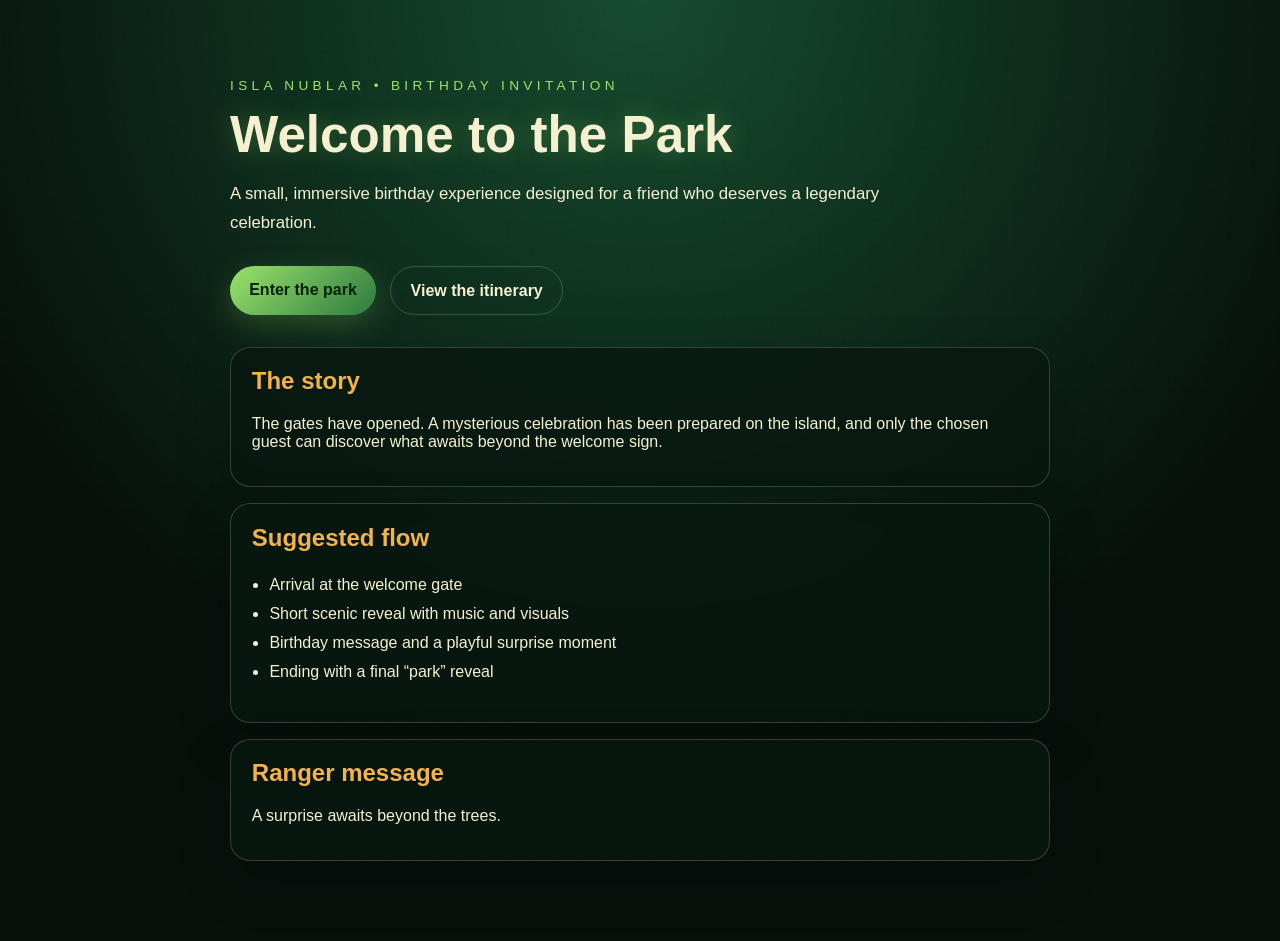
==== index.html @ 99d46aca "first commit" ====
<!DOCTYPE html>
<html lang="en">
  <head>
    <meta charset="UTF-8" />
    <meta name="viewport" content="width=device-width, initial-scale=1.0" />
    <title>Isla Nublar Birthday</title>
    <meta
      name="description"
      content="A Jurassic Park-inspired birthday experience for a special friend."
    />
    <link rel="stylesheet" href="styles.css" />
  </head>
  <body>
    <div class="background" aria-hidden="true"></div>

    <main class="hero">
      <p class="eyebrow">Isla Nublar • Birthday Invitation</p>
      <h1>Welcome to the Park</h1>
      <p class="lead">
        A small, immersive birthday experience designed for a friend who deserves a
        legendary celebration.
      </p>

      <div class="cta-row">
        <a class="btn primary" href="#story">Enter the park</a>
        <a class="btn secondary" href="#plan">View the itinerary</a>
      </div>

      <section id="story" class="card">
        <h2>The story</h2>
        <p>
          The gates have opened. A mysterious celebration has been prepared on the island,
          and only the chosen guest can discover what awaits beyond the welcome sign.
        </p>
      </section>

      <section id="plan" class="card">
        <h2>Suggested flow</h2>
        <ul>
          <li>Arrival at the welcome gate</li>
          <li>Short scenic reveal with music and visuals</li>
          <li>Birthday message and a playful surprise moment</li>
          <li>Ending with a final “park” reveal</li>
        </ul>
      </section>

      <section class="card">
        <h2>Ranger message</h2>
        <p id="ranger-message">The island is ready.</p>
      </section>
    </main>

    <script src="script.js"></script>
  </body>
</html>
---- styles.css ----
:root {
  color-scheme: dark;
  --bg: #07110c;
  --panel: rgba(8, 24, 17, 0.82);
  --text: #f5f1d0;
  --accent: #9be36a;
  --accent-2: #f3b24a;
  --border: rgba(255, 255, 255, 0.18);
}

* {
  box-sizing: border-box;
}

body {
  margin: 0;
  min-height: 100vh;
  font-family: "Segoe UI", Tahoma, Geneva, Verdana, sans-serif;
  color: var(--text);
  background: radial-gradient(circle at top, #164b2f 0%, var(--bg) 65%);
  overflow-x: hidden;
}

.background {
  position: fixed;
  inset: 0;
  pointer-events: none;
  background-image:
    linear-gradient(rgba(255,255,255,0.04) 1px, transparent 1px),
    linear-gradient(90deg, rgba(255,255,255,0.04) 1px, transparent 1px);
  background-size: 24px 24px;
  opacity: 0.25;
}

.hero {
  position: relative;
  z-index: 1;
  max-width: 860px;
  margin: 0 auto;
  padding: 4rem 1.25rem 5rem;
}

.eyebrow {
  letter-spacing: 0.32em;
  text-transform: uppercase;
  font-size: 0.85rem;
  color: var(--accent);
  margin-bottom: 0.75rem;
}

h1 {
  font-size: clamp(2.2rem, 4vw, 3.8rem);
  margin: 0 0 1rem;
  text-shadow: 0 0 25px rgba(155, 227, 106, 0.3);
}

.lead {
  font-size: 1.05rem;
  line-height: 1.7;
  max-width: 680px;
  margin-bottom: 1.8rem;
}

.cta-row {
  display: flex;
  flex-wrap: wrap;
  gap: 0.9rem;
  margin-bottom: 2rem;
}

.btn {
  display: inline-block;
  text-decoration: none;
  padding: 0.9rem 1.2rem;
  border-radius: 999px;
  font-weight: 700;
  transition: transform 180ms ease, box-shadow 180ms ease;
}

.btn:hover {
  transform: translateY(-2px);
}

.btn.primary {
  background: linear-gradient(135deg, var(--accent), #2d7a41);
  color: #03210d;
  box-shadow: 0 10px 30px rgba(155, 227, 106, 0.22);
}

.btn.secondary {
  background: transparent;
  color: var(--text);
  border: 1px solid var(--border);
}

.card {
  margin-top: 1rem;
  padding: 1.2rem 1.3rem;
  border-radius: 20px;
  background: var(--panel);
  border: 1px solid var(--border);
  backdrop-filter: blur(10px);
  box-shadow: 0 20px 50px rgba(0, 0, 0, 0.26);
}

.card h2 {
  margin-top: 0;
  color: var(--accent-2);
}

ul {
  padding-left: 1.1rem;
  line-height: 1.8;
}

@media (max-width: 640px) {
  .hero {
    padding-top: 2.5rem;
  }

  .cta-row {
    flex-direction: column;
  }
}
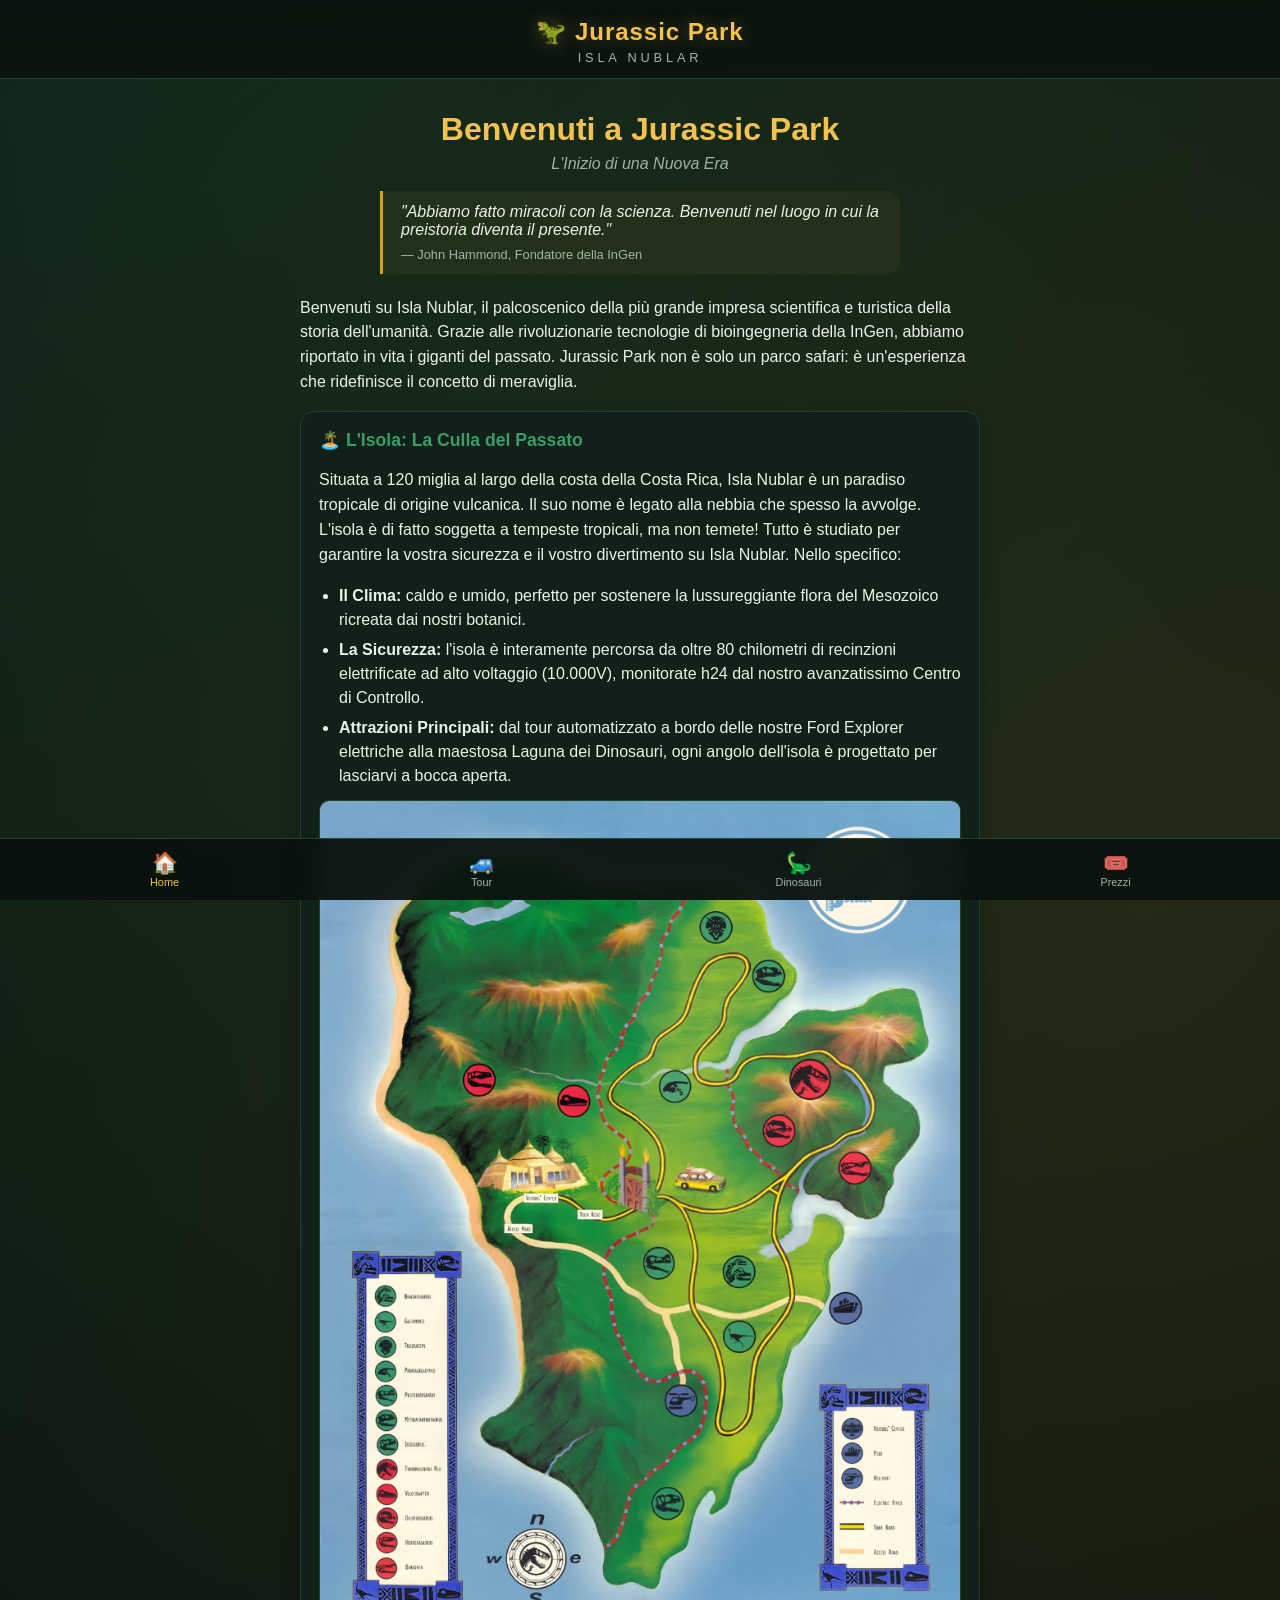
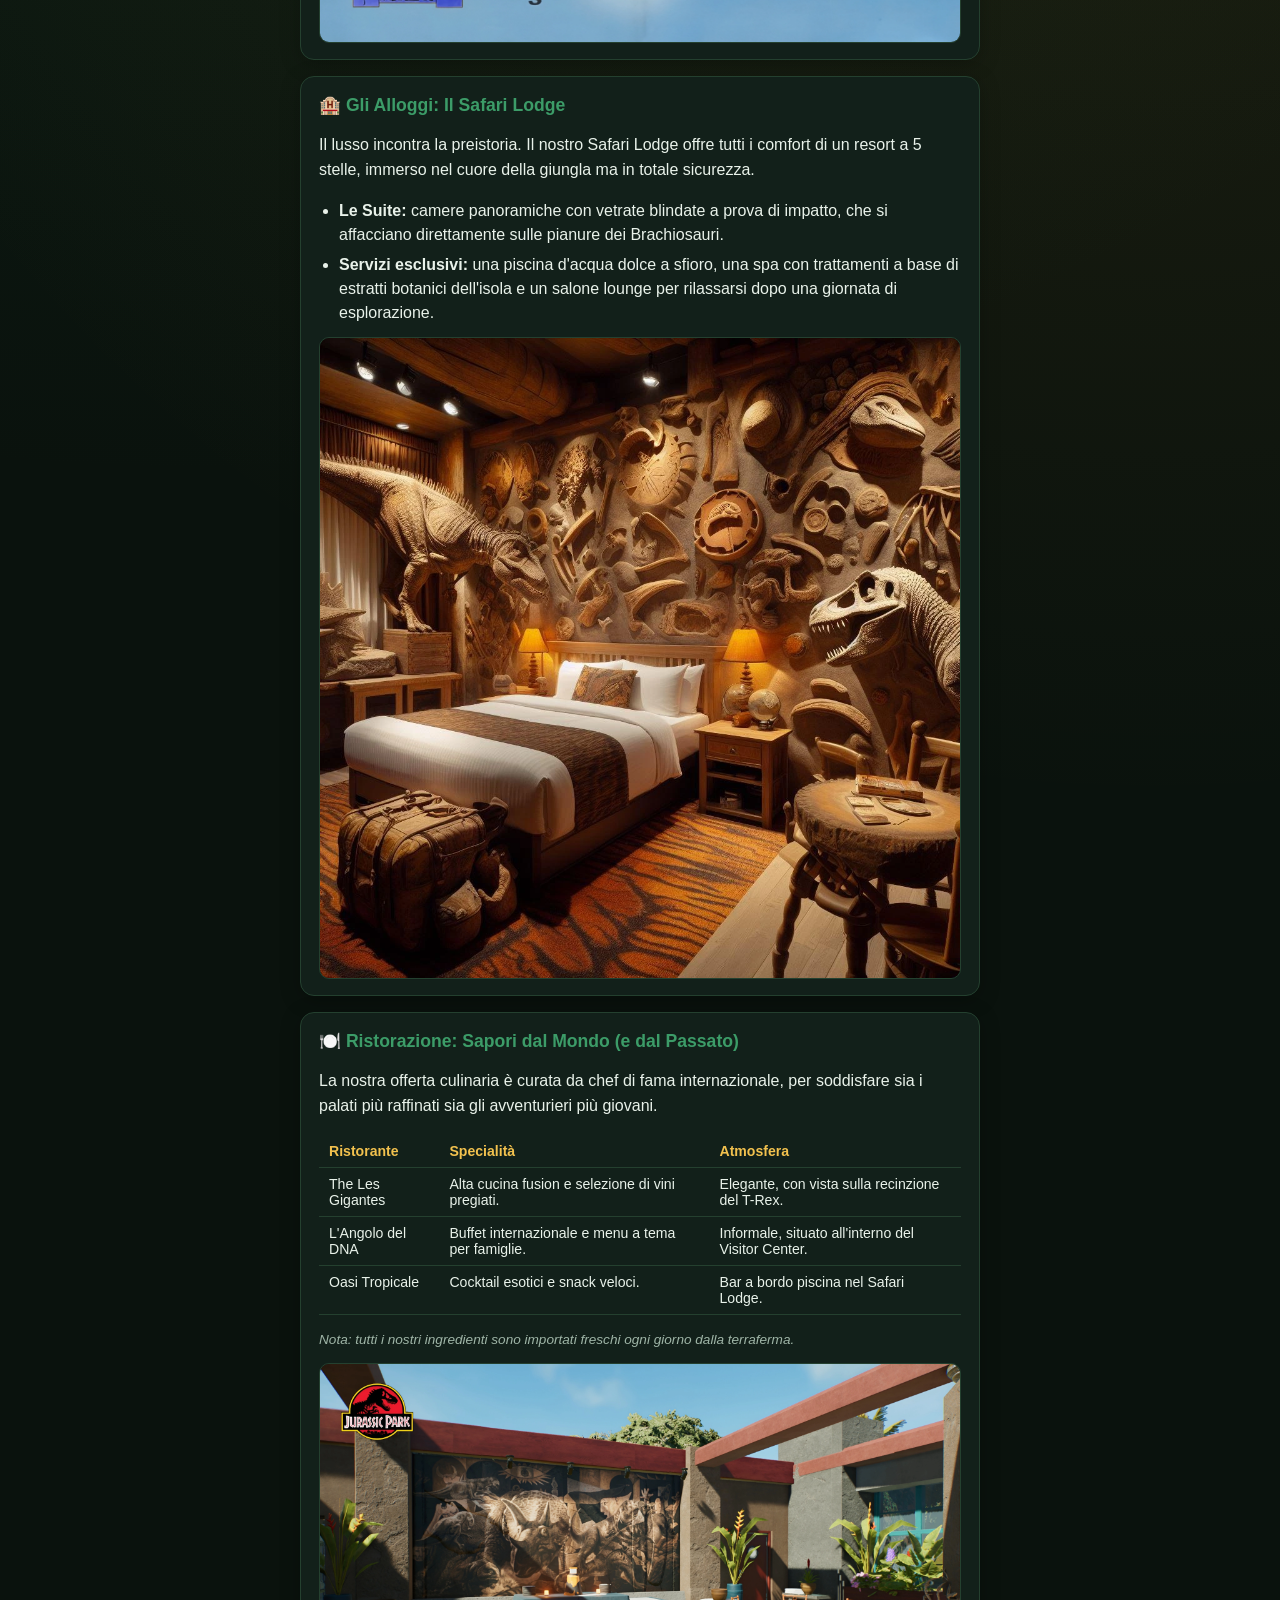
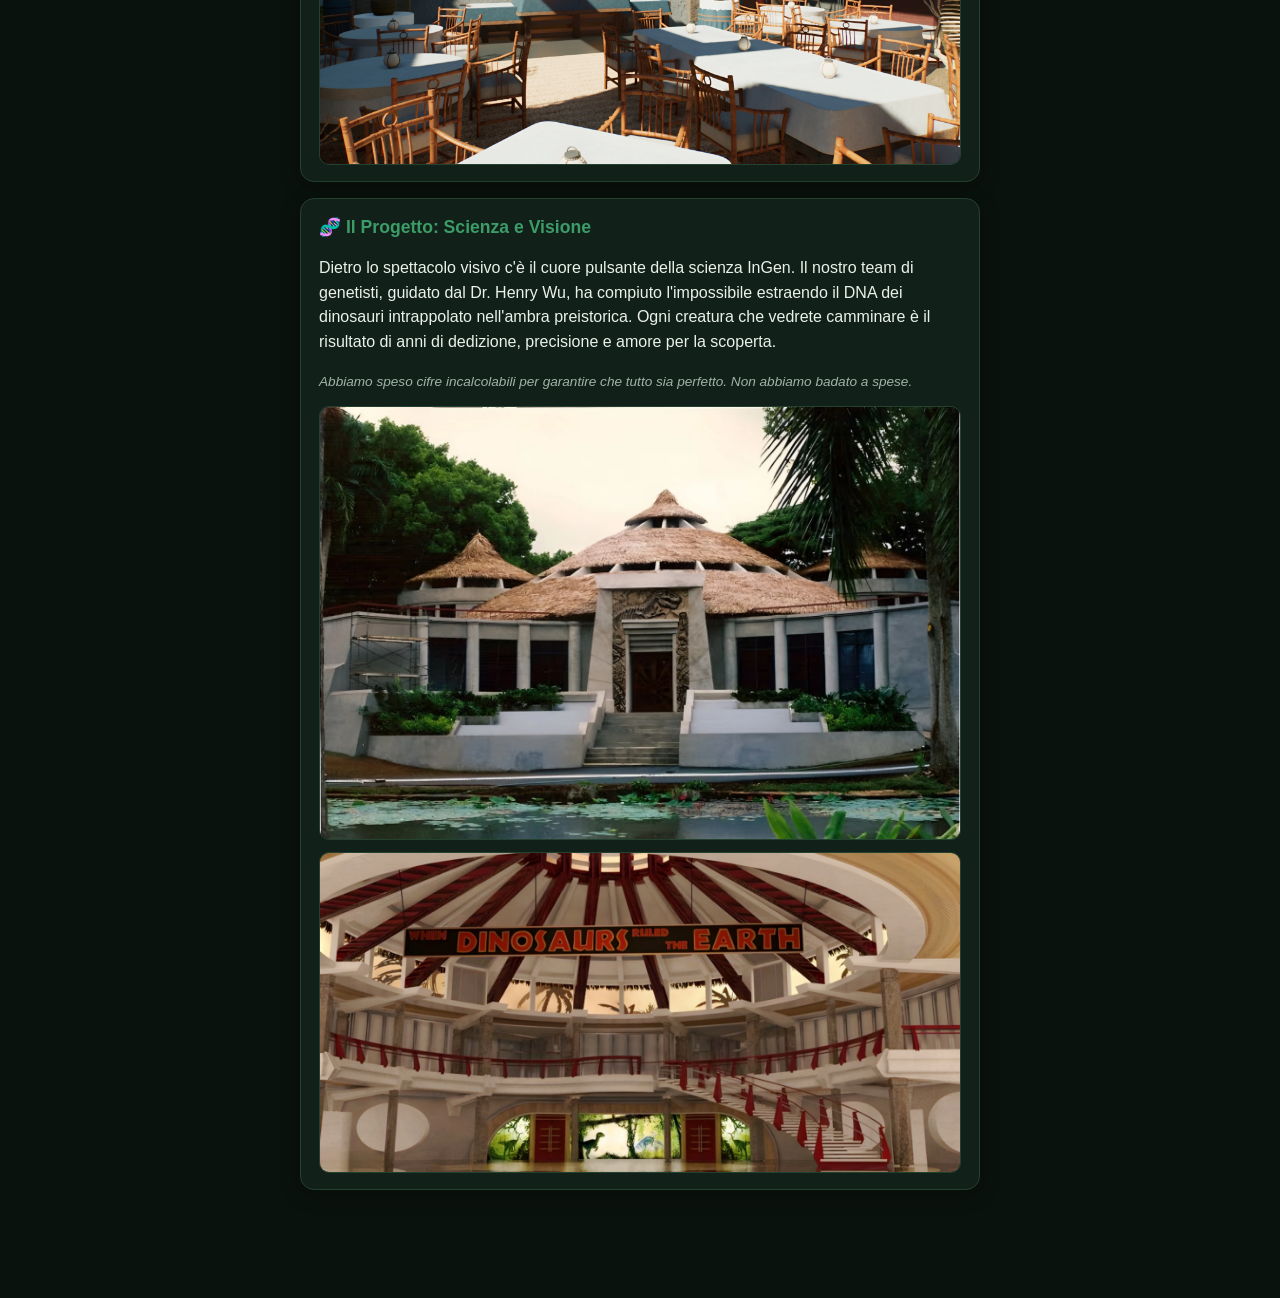
==== commit 7f49d331: "first test of site" ====
--- a/index.html
+++ b/index.html
@@ -1,55 +1,331 @@
 <!DOCTYPE html>
-<html lang="en">
-  <head>
-    <meta charset="UTF-8" />
-    <meta name="viewport" content="width=device-width, initial-scale=1.0" />
-    <title>Isla Nublar Birthday</title>
-    <meta
-      name="description"
-      content="A Jurassic Park-inspired birthday experience for a special friend."
-    />
-    <link rel="stylesheet" href="styles.css" />
-  </head>
-  <body>
-    <div class="background" aria-hidden="true"></div>
-
-    <main class="hero">
-      <p class="eyebrow">Isla Nublar • Birthday Invitation</p>
-      <h1>Welcome to the Park</h1>
-      <p class="lead">
-        A small, immersive birthday experience designed for a friend who deserves a
-        legendary celebration.
-      </p>
-
-      <div class="cta-row">
-        <a class="btn primary" href="#story">Enter the park</a>
-        <a class="btn secondary" href="#plan">View the itinerary</a>
-      </div>
-
-      <section id="story" class="card">
-        <h2>The story</h2>
-        <p>
-          The gates have opened. A mysterious celebration has been prepared on the island,
-          and only the chosen guest can discover what awaits beyond the welcome sign.
-        </p>
-      </section>
-
-      <section id="plan" class="card">
-        <h2>Suggested flow</h2>
+<html lang="it">
+<head>
+<meta charset="UTF-8">
+<meta name="viewport" content="width=device-width, initial-scale=1.0">
+<title>Jurassic Park — Isla Nublar</title>
+<link rel="stylesheet" href="styles.css">
+</head>
+<body>
+
+<header class="topbar">
+  <h1>🦖 Jurassic Park</h1>
+  <p class="subtitle">Isla Nublar</p>
+</header>
+
+<main>
+
+  <!-- HOME -->
+  <section id="home" class="page">
+
+    <div class="hero">
+      <h2>Benvenuti a Jurassic Park</h2>
+      <p class="tagline">L'Inizio di una Nuova Era</p>
+      <blockquote>
+        "Abbiamo fatto miracoli con la scienza. Benvenuti nel luogo in cui la preistoria diventa il presente."
+        <cite>— John Hammond, Fondatore della InGen</cite>
+      </blockquote>
+    </div>
+
+    <p>Benvenuti su Isla Nublar, il palcoscenico della più grande impresa scientifica e turistica della storia dell'umanità. Grazie alle rivoluzionarie tecnologie di bioingegneria della InGen, abbiamo riportato in vita i giganti del passato. Jurassic Park non è solo un parco safari: è un'esperienza che ridefinisce il concetto di meraviglia.</p>
+
+    <article class="card">
+      <h3>🏝️ L'Isola: La Culla del Passato</h3>
+      <p>Situata a 120 miglia al largo della costa della Costa Rica, Isla Nublar è un paradiso tropicale di origine vulcanica. Il suo nome è legato alla nebbia che spesso la avvolge. L'isola è di fatto soggetta a tempeste tropicali, ma non temete! Tutto è studiato per garantire la vostra sicurezza e il vostro divertimento su Isla Nublar. Nello specifico:</p>
+      <ul>
+        <li><strong>Il Clima:</strong> caldo e umido, perfetto per sostenere la lussureggiante flora del Mesozoico ricreata dai nostri botanici.</li>
+        <li><strong>La Sicurezza:</strong> l'isola è interamente percorsa da oltre 80 chilometri di recinzioni elettrificate ad alto voltaggio (10.000V), monitorate h24 dal nostro avanzatissimo Centro di Controllo.</li>
+        <li><strong>Attrazioni Principali:</strong> dal tour automatizzato a bordo delle nostre Ford Explorer elettriche alla maestosa Laguna dei Dinosauri, ogni angolo dell'isola è progettato per lasciarvi a bocca aperta.</li>
+      </ul>
+      <img src="assets/MAPPA.webp" alt="Mappa di Isla Nublar" loading="lazy">
+    </article>
+
+    <article class="card">
+      <h3>🏨 Gli Alloggi: Il Safari Lodge</h3>
+      <p>Il lusso incontra la preistoria. Il nostro Safari Lodge offre tutti i comfort di un resort a 5 stelle, immerso nel cuore della giungla ma in totale sicurezza.</p>
+      <ul>
+        <li><strong>Le Suite:</strong> camere panoramiche con vetrate blindate a prova di impatto, che si affacciano direttamente sulle pianure dei Brachiosauri.</li>
+        <li><strong>Servizi esclusivi:</strong> una piscina d'acqua dolce a sfioro, una spa con trattamenti a base di estratti botanici dell'isola e un salone lounge per rilassarsi dopo una giornata di esplorazione.</li>
+      </ul>
+      <img src="assets/BEDROOM.webp" alt="Suite del Safari Lodge" loading="lazy">
+    </article>
+
+    <article class="card">
+      <h3>🍽️ Ristorazione: Sapori dal Mondo (e dal Passato)</h3>
+      <p>La nostra offerta culinaria è curata da chef di fama internazionale, per soddisfare sia i palati più raffinati sia gli avventurieri più giovani.</p>
+      <div class="table-wrap">
+        <table>
+          <thead>
+            <tr><th>Ristorante</th><th>Specialità</th><th>Atmosfera</th></tr>
+          </thead>
+          <tbody>
+            <tr>
+              <td>The Les Gigantes</td>
+              <td>Alta cucina fusion e selezione di vini pregiati.</td>
+              <td>Elegante, con vista sulla recinzione del T-Rex.</td>
+            </tr>
+            <tr>
+              <td>L'Angolo del DNA</td>
+              <td>Buffet internazionale e menu a tema per famiglie.</td>
+              <td>Informale, situato all'interno del Visitor Center.</td>
+            </tr>
+            <tr>
+              <td>Oasi Tropicale</td>
+              <td>Cocktail esotici e snack veloci.</td>
+              <td>Bar a bordo piscina nel Safari Lodge.</td>
+            </tr>
+          </tbody>
+        </table>
+      </div>
+      <p class="note">Nota: tutti i nostri ingredienti sono importati freschi ogni giorno dalla terraferma.</p>
+      <img src="assets/RISTORANTE.webp" alt="Ristorante del parco" loading="lazy">
+    </article>
+
+    <article class="card">
+      <h3>🧬 Il Progetto: Scienza e Visione</h3>
+      <p>Dietro lo spettacolo visivo c'è il cuore pulsante della scienza InGen. Il nostro team di genetisti, guidato dal Dr. Henry Wu, ha compiuto l'impossibile estraendo il DNA dei dinosauri intrappolato nell'ambra preistorica. Ogni creatura che vedrete camminare è il risultato di anni di dedizione, precisione e amore per la scoperta.</p>
+      <p class="note">Abbiamo speso cifre incalcolabili per garantire che tutto sia perfetto. Non abbiamo badato a spese.</p>
+      <img src="assets/CENTRO VIS.webp" alt="Centro Visitatori" loading="lazy">
+      <img src="assets/INTERNO CENTRO VIS.webp" alt="Interno del Centro Visitatori" loading="lazy">
+    </article>
+
+  </section>
+
+  <!-- TOUR -->
+  <section id="tour" class="page">
+
+    <div class="hero">
+      <h2>Esplora Isla Nublar</h2>
+      <p class="tagline">I Nostri Safari Esclusivi</p>
+    </div>
+
+    <p>Al Jurassic Park l'avventura ha molte forme. Abbiamo progettato tre percorsi unici per permettervi di osservare i dinosauri nei loro habitat naturali, offrendo punti di vista ravvicinati e spettacolari, sempre all'insegna della massima sicurezza.</p>
+
+    <article class="card">
+      <h3>🚙 1. Il Main Tour: Il Safari in Jeep Automatizzato</h3>
+      <p>Il classico e intramontabile tour del parco. Salite a bordo delle nostre iconiche Ford Explorer elettriche, guidate da un sistema computerizzato centrale su rotaia elettrificata. Nessun conducente, nessuna distrazione: solo voi e la preistoria.</p>
+      <ul>
+        <li><strong>L'Esperienza:</strong> il veicolo vi guiderà attraverso i massicci cancelli di pietra e vi accompagnerà lungo un percorso di oltre 30 chilometri, attraversando i recinti dei grandi erbivori e dei super-predatori.</li>
+        <li><strong>Audio-Guida di Bordo:</strong> ogni vettura è dotata di display interattivi e di una guida vocale (narrata dal celebre Richard Kiley) che vi spiegherà la fauna circostante in tempo reale.</li>
+        <li><strong>Incontri Principali:</strong> il branco di Dilofosauri nella foresta primaria, le maestose pianure del Triceratopo, il paddock principale del leggendario Tyrannosaurus Rex.</li>
+      </ul>
+      <p class="note">⚠️ Nota di Sicurezza: le vetture sono dotate di vetri in plexiglass rinforzato. Si prega di rimanere sempre all'interno del veicolo e di non spegnere le luci di cortesia.</p>
+    </article>
+
+    <article class="card">
+      <h3>🚤 2. Il Jungle River Cruise: Il Safari Fluviale</h3>
+      <p>Per chi cerca un approccio più selvaggio e primordiale, il safari sul fiume offre una prospettiva completamente diversa, navigando nel cuore profondo della giungla di Isla Nublar.</p>
+      <ul>
+        <li><strong>L'Esperienza:</strong> a bordo di imbarcazioni a propulsione silenziosa da 24 posti, scivolerete lungo le acque del Fiume Dilofosauro. Il silenzio del motore permette di avvicinarsi agli animali senza disturbarli, osservandoli mentre si abbeverano sulle rive.</li>
+        <li><strong>L'Ambiente:</strong> il fiume taglia canyon rocciosi e zone di fitta vegetazione tropicale, dove i dinosauri si sentono liberi di muoversi senza barriere visibili.</li>
+        <li><strong>Incontri Principali:</strong> i giganteschi Brachiosauri che si nutrono dalle cime degli alberi sopra il fiume, gruppi di Stegosauri lungo le sponde fangose.</li>
+      </ul>
+      <p class="note">Nota: il percorso costeggia l'area della Voliera, offrendo uno sguardo dal basso.</p>
+      <img src="assets/RIVER.webp" alt="Jungle River Cruise" loading="lazy">
+    </article>
+
+    <article class="card">
+      <h3>🦅 3. L'Aviary Tour: Il Safari nella Voliera dei Pterosauri</h3>
+      <p>Un'esperienza mozzafiato dedicata ai dominatori dei cieli del Mesozoico. La nostra Voliera è una gigantesca struttura a cupola geodetica in rete d'acciaio, che ricrea un microclima montano e nebbioso.</p>
+      <ul>
+        <li><strong>L'Esperienza:</strong> camminerete su una serie di passerelle sospese e trasparenti ad alta quota, per osservare i rettili volanti nel loro elemento naturale: l'aria.</li>
+        <li><strong>L'Ambiente:</strong> una fitta nebbia artificiale e cascate scoscese ricreano l'ambiente perfetto per la nidificazione sulle pareti rocciose all'interno della cupola.</li>
+        <li><strong>Incontri Principali:</strong> i maestosi Pteranodonti con la loro impressionante apertura alare mentre planano a pochi metri dalle passerelle, i piccoli dei rettili volanti nei loro nidi artificiali aggrappati alle rocce.</li>
+      </ul>
+      <img src="assets/VOLIERA.webp" alt="Voliera dei Pterosauri" loading="lazy">
+    </article>
+
+  </section>
+
+  <!-- DINOSAURI -->
+  <section id="dinosauri" class="page">
+
+    <div class="hero">
+      <h2>Guida ai Dinosauri</h2>
+      <p class="tagline">Chi Incontrerai su Isla Nublar</p>
+    </div>
+
+    <details class="card group group-green" open>
+      <summary>🌿 I Giganti Erbivori</summary>
+      <div class="species">
+        <h4>Apatosauro</h4>
+        <p><strong>Dieta:</strong> erbivoro (fogliame alto) · <strong>Dove trovarlo:</strong> Laguna dei Giganti e zone umide</p>
+        <p>Grande dinosauro sauropode vissuto nel Giurassico superiore (circa 152 milioni di anni fa). Famoso per il collo e la coda lunghi, misura in media 21-23 metri e pesa tra 16 e 35 tonnellate. È il gigante gentile del parco.</p>
+      </div>
+      <div class="species">
+        <h4>Triceratopo</h4>
+        <p><strong>Dieta:</strong> erbivoro (arbusti e radici) · <strong>Dove trovarlo:</strong> praterie a nord</p>
+        <p>Vissuto nel Cretaceo superiore (68-66 milioni di anni fa) nell'attuale Nord America. Riconoscibile per l'enorme cranio, un pesante collare osseo e tre corna: pesa fino a 10-12 tonnellate ed è lungo fino a 9 metri. Nota per i visitatori: rimanere all'interno dei veicoli durante il safari, i triceratopi tendono a caricare se si sentono minacciati.</p>
+      </div>
+      <div class="species">
+        <h4>Stegosauro</h4>
+        <p><strong>Dieta:</strong> erbivoro (felci e piante basse) · <strong>Dove trovarlo:</strong> pineta</p>
+        <p>Vissuto nel Giurassico superiore (150 milioni di anni fa) in Nord America. Raggiunge i 7-9 metri di lunghezza, 4 metri di altezza e un peso di 5-7 tonnellate. Caratterizzato da 17 ampie placche ossee sul dorso e da una coda dotata di lunghe punte difensive.</p>
+      </div>
+      <div class="species">
+        <h4>Euoplocephalus</h4>
+        <p><strong>Dieta:</strong> erbivoro (tuberi e vegetazione coriacea) · <strong>Dove trovarlo:</strong> colline ad est</p>
+        <p>Uno dei più grandi anchilosauri, vissuto nel Cretaceo superiore (76-70 milioni di anni fa). Il nome significa "testa ben corazzata". Circa 6-7 metri di lunghezza, un'altezza al garrese di 1,5 metri e un peso stimato di 2 tonnellate. Il corpo è protetto da placche ossee (osteodermi); la coda termina con una pesante mazza ossea che può pesare fino a 20 kg. Molto schivo, tra i più difficili da avvistare.</p>
+      </div>
+    </details>
+
+    <details class="card group group-green">
+      <summary>🦆 I Sociali a Becco d'Anatra</summary>
+      <div class="species">
+        <h4>Maiasaura</h4>
+        <p><strong>Dieta:</strong> erbivoro · <strong>Dove trovarlo:</strong> zona nord del parco</p>
+        <p>Il nome significa "Buona Madre Lucertola". Cuore pulsante delle aree dedicate alla cura dei cuccioli. Raggiunge i 9 metri di lunghezza, 3 metri di altezza e circa 4 tonnellate di peso. Muso piatto a forma di becco, senza grandi creste ossee.</p>
+      </div>
+      <div class="species">
+        <h4>Hadrosaurus</h4>
+        <p><strong>Dieta:</strong> erbivoro · <strong>Dove trovarlo:</strong> grandi pianure centrali</p>
+        <p>Famiglia di grandi erbivori del Cretaceo (85-66 milioni di anni fa). Muso piatto ed elaborata dentatura; quadrupedi ma in grado di correre su due zampe, vivono in grandi branchi nomadi. Estremamente sensibili ai rumori.</p>
+      </div>
+      <div class="species">
+        <h4>Parasaurolophus</h4>
+        <p><strong>Dieta:</strong> erbivoro · <strong>Dove trovarlo:</strong> safari sul fiume</p>
+        <p>Grande adrosauro del tardo Cretaceo. Lungo fino a 10 metri e oltre 5 tonnellate, riconoscibile dalla spettacolare cresta ossea cava ricurva all'indietro, usata come cassa di risonanza per emettere profondi suoni a bassa frequenza. Al tramonto, potrai ascoltare la loro spettacolare sinfonia.</p>
+      </div>
+    </details>
+
+    <details class="card group group-green">
+      <summary>🌱 I Piccoli Erbivori</summary>
+      <div class="species">
+        <h4>Hypsilophodon</h4>
+        <p><strong>Dieta:</strong> erbivoro (fogliame tenero, frutti) · <strong>Dove trovarlo:</strong> giungla</p>
+        <p>Spesso definito "cervo del mesozoico", raggiunge circa 1,8 metri di lunghezza e 20 kg di peso. Zampe posteriori lunghe e agili, coda rigida: un corridore eccezionale.</p>
+      </div>
+      <div class="species">
+        <h4>Othnielia</h4>
+        <p><strong>Dieta:</strong> erbivoro (felci e germogli) · <strong>Dove trovarlo:</strong> giungla est</p>
+        <p>Vissuto nel Giurassico superiore, circa 150 milioni di anni fa. Adulto lungo 1,5-2 metri, circa 10 kg di peso. Durante il safari potrai vederli fare capolino tra le felci.</p>
+      </div>
+      <div class="species">
+        <h4>Microceratus</h4>
+        <p><strong>Dieta:</strong> erbivoro (frutti, semi, foglie) · <strong>Dove trovarlo:</strong> giungla fluviale</p>
+        <p>I ceratopsidi in miniatura del parco. Lungo 1,5-2 metri, circa 10 kg di peso.</p>
+      </div>
+    </details>
+
+    <details class="card group group-yellow">
+      <summary>♻️ I Piccoli Ecologisti del Parco</summary>
+      <div class="species">
+        <h4>Procompsognathus</h4>
+        <p><strong>Dieta:</strong> carnivoro/spazzino · <strong>Dove trovarlo:</strong> libero in tutto il parco</p>
+        <p>Piccoli predatori, affettuosamente chiamati "compy". Muovendosi in gruppo, ripuliscono i recinti dagli scarti organici dei grandi erbivori, mantenendo l'ecosistema di Isla Nublar pulito e sicuro.</p>
+      </div>
+    </details>
+
+    <details class="card group group-red">
+      <summary>🦖 I Carnivori e i Superpredatori</summary>
+      <div class="species">
+        <h4>Tyrannosaurus-rex</h4>
+        <p><strong>Dieta:</strong> carnivoro (prede vive) · <strong>Dove trovarlo:</strong> Regno del T-rex</p>
+        <p>La perla all'occhiello di Isla Nublar. Predatore bipede del Cretaceo superiore, raggiunge i 13 metri di lunghezza e le 8-9 tonnellate di peso. Vista eccellente, potente olfatto, zampe posteriori robuste e lunga coda per bilanciare la massiccia testa. Non può vedere prede che restano immobili.</p>
+      </div>
+      <div class="species">
+        <h4>Velociraptor</h4>
+        <p><strong>Dieta:</strong> carnivoro (in branco) · <strong>Dove trovarlo:</strong> gabbie di massima sicurezza ad accesso limitato</p>
+        <p>Il nome significa "ladro veloce". Si stima siano intelligenti quanto gli odierni scimpanzé. Agilità fulminea, artigli a falce retrattili e spiccata capacità di coordinazione strategica. Visibile solo attraverso i vetri blindati dell'area di massima sicurezza.</p>
+      </div>
+      <div class="species">
+        <h4>Dilophosaurus</h4>
+        <p><strong>Dieta:</strong> carnivoro (mammiferi e pesci) · <strong>Dove trovarlo:</strong> recinto fluviale meridionale</p>
+        <p>Predatore affascinante e letale, lungo circa 3 metri, con due creste ossee a "V" parallele sul cranio. Nota la sua tecnica di caccia: sputa una saliva altamente neurotossica in grado di accecare e paralizzare le prede da lunghe distanze.</p>
+      </div>
+    </details>
+
+    <details class="card group group-blue">
+      <summary>☁️ I Dominatori dei Cieli</summary>
+      <div class="species">
+        <h4>Caeradactylus</h4>
+        <p><strong>Dieta:</strong> piscivoro/carnivoro opportunista · <strong>Dove trovarlo:</strong> Voliera</p>
+        <p>Non è un dinosauro, ma questo maestoso pterosauro domina i cieli della nostra gigantesca voliera geodetica. Apertura alare di 4-5 metri e becco seghettato perfetto per afferrare le prede al volo.</p>
+      </div>
+      <img src="assets/VOLIERA.webp" alt="Voliera" loading="lazy">
+    </details>
+
+    <p class="note safety">🔒 Informazioni di sicurezza per i visitatori: per la vostra incolumità, non superate mai le barriere elettrificate (10.000 volt), non nutrite gli animali se non espressamente autorizzati dal personale InGen e, in caso di blackout o emergenza, rimanete all'interno dei veicoli a guida autonoma ed attendete le istruzioni del computer centrale.</p>
+
+  </section>
+
+  <!-- PREZZI -->
+  <section id="prezzi" class="page">
+
+    <div class="hero">
+      <h2>Tariffe e Pacchetti Esclusivi</h2>
+      <p class="tagline">Vivi il Sogno</p>
+    </div>
+
+    <p>Jurassic Park è un'esperienza d'élite progettata per chi vuole testimoniare la storia in prima persona. Abbiamo investito risorse incalcolabili per offrirvi il massimo del lusso e della sicurezza. Come direbbe il nostro fondatore: non abbiamo badato a spese.</p>
+
+    <div class="pass-grid">
+      <article class="card pass">
+        <h3>🎫 Standard Pass</h3>
+        <p class="pass-name">"The Explorer"</p>
+        <p class="price">$2.500 <span>USD / notte, per persona</span></p>
+        <p>Il pacchetto base per chi vuole assaporare la preistoria.</p>
         <ul>
-          <li>Arrival at the welcome gate</li>
-          <li>Short scenic reveal with music and visuals</li>
-          <li>Birthday message and a playful surprise moment</li>
-          <li>Ending with a final “park” reveal</li>
+          <li>Accesso al Main Tour (Jeep automatizzate)</li>
+          <li>Alloggio in camera Standard al Safari Lodge</li>
+          <li>Colazione inclusa all'Angolo del DNA</li>
         </ul>
-      </section>
-
-      <section class="card">
-        <h2>Ranger message</h2>
-        <p id="ranger-message">The island is ready.</p>
-      </section>
-    </main>
-
-    <script src="script.js"></script>
-  </body>
+        <p class="note">Limitazioni: accesso alla Voliera non incluso.</p>
+      </article>
+
+      <article class="card pass featured">
+        <h3>🥇 Gold Pass</h3>
+        <p class="pass-name">"The Amber Club"</p>
+        <p class="price">$5.500 <span>USD / notte, per persona</span></p>
+        <p>L'esperienza completa per veri appassionati di paleontologia.</p>
+        <ul>
+          <li>Accesso illimitato a tutti e tre i Safari (Jeep, Fiume, Voliera)</li>
+          <li>Suite panoramica con vista sul paddock dei Brachiosauri</li>
+          <li>Cena di gala al ristorante The Les Gigantes</li>
+          <li>Tour privato del Laboratorio di Genetica con il Dr. Henry Wu</li>
+        </ul>
+      </article>
+
+      <article class="card pass">
+        <h3>👑 VIP Pass</h3>
+        <p class="pass-name">"The Hammond Experience"</p>
+        <p class="price">$15.000 <span>USD / notte, per persona</span></p>
+        <p>Il massimo del lusso, limitato a soli 10 visitatori a settimana.</p>
+        <ul>
+          <li>Tutti i vantaggi del Gold Pass</li>
+          <li>Trasporto in elicottero privato InGen da San José direttamente all'eliporto dell'isola</li>
+          <li>Incontro privato con John Hammond e sessione fotografica esclusiva con un cucciolo di Raptor appena nato</li>
+        </ul>
+      </article>
+    </div>
+
+    <article class="card">
+      <h3>📝 Modulo di Prenotazione Online</h3>
+      <p class="note">(Nota di Design: qui puoi inserire un classico form con campi per Nome, Email, Scelta del Pacchetto e Date del viaggio.)</p>
+      <p class="fineprint">Spuntando la casella "Accetto i Termini e le Condizioni", il richiedente solleva la InGen Technologies, i suoi dipendenti e i suoi programmatori (incluso il reparto sistemi informatici) da qualsiasi responsabilità civile o penale in caso di interruzione improvvisa dell'energia elettrica causata da eventi atmosferici o sabotaggi interni.</p>
+    </article>
+
+    <article class="card">
+      <h3>❓ Domande Frequenti</h3>
+      <p><strong>D: I bambini pagano il biglietto intero?</strong><br>
+      R: Sì. Tuttavia, offriamo uno sconto del 10% se dimostrano una conoscenza approfondita della differenza tra un Brachiosauro e un Triceratopo!</p>
+      <p><strong>D: Cosa succede in caso di evacuazione dell'isola per uragano?</strong><br>
+      R: Il nostro capo della sicurezza, Ray Arnold, guiderà le procedure di emergenza. In caso di blackout totale, vi verrà chiesto di "tenervi forte" mentre riavviamo i sistemi principali dal bunker.</p>
+      <p><strong>D: Posso portare a casa un souvenir, come un pezzo di ambra o un uovo?</strong><br>
+      R: Assolutamente no. Il contrabbando di materiale di qualsiasi natura è severamente vietato.</p>
+    </article>
+
+  </section>
+
+</main>
+
+<nav class="bottom-nav">
+  <button class="nav-btn" data-target="home"><span class="icon">🏠</span><span>Home</span></button>
+  <button class="nav-btn" data-target="tour"><span class="icon">🚙</span><span>Tour</span></button>
+  <button class="nav-btn" data-target="dinosauri"><span class="icon">🦕</span><span>Dinosauri</span></button>
+  <button class="nav-btn" data-target="prezzi"><span class="icon">🎟️</span><span>Prezzi</span></button>
+</nav>
+
+<script src="script.js"></script>
+</body>
 </html>
--- a/styles.css
+++ b/styles.css
@@ -1,124 +1,357 @@
 :root {
-  color-scheme: dark;
-  --bg: #07110c;
-  --panel: rgba(8, 24, 17, 0.82);
-  --text: #f5f1d0;
-  --accent: #9be36a;
-  --accent-2: #f3b24a;
-  --border: rgba(255, 255, 255, 0.18);
-}
-
-* {
-  box-sizing: border-box;
+  --bg: #0a120d;
+  --panel: #12201a;
+  --panel-border: #24402f;
+  --green: #1f6b45;
+  --green-light: #3c9c68;
+  --amber: #d99a2b;
+  --amber-light: #f2c14e;
+  --text: #e9f2ea;
+  --text-dim: #9fb5a7;
+  --red: #b3402f;
+  --blue: #3a7ca5;
+  --yellow: #c9a227;
+  --radius: 14px;
+}
+
+* { box-sizing: border-box; }
+
+html, body {
+  margin: 0;
+  padding: 0;
+  background: var(--bg);
+  color: var(--text);
+  font-family: -apple-system, BlinkMacSystemFont, "Segoe UI", Roboto, Helvetica, Arial, sans-serif;
+  scroll-behavior: smooth;
 }
 
 body {
+  background:
+    radial-gradient(circle at 15% 0%, rgba(31, 107, 69, 0.25), transparent 45%),
+    radial-gradient(circle at 90% 20%, rgba(217, 154, 43, 0.12), transparent 40%),
+    var(--bg);
+  min-height: 100vh;
+  padding-bottom: 84px;
+}
+
+.topbar {
+  position: sticky;
+  top: 0;
+  z-index: 10;
+  text-align: center;
+  padding: 18px 16px 10px;
+  background: linear-gradient(to bottom, rgba(10, 18, 13, 0.97), rgba(10, 18, 13, 0.85));
+  backdrop-filter: blur(6px);
+  border-bottom: 1px solid var(--panel-border);
+}
+
+.topbar h1 {
   margin: 0;
-  min-height: 100vh;
-  font-family: "Segoe UI", Tahoma, Geneva, Verdana, sans-serif;
+  font-size: 1.5rem;
+  letter-spacing: 0.04em;
+  color: var(--amber-light);
+  text-shadow: 0 0 18px rgba(242, 193, 78, 0.35);
+}
+
+.topbar .subtitle {
+  margin: 2px 0 0;
+  font-size: 0.8rem;
+  letter-spacing: 0.3em;
+  text-transform: uppercase;
+  color: var(--text-dim);
+}
+
+main {
+  max-width: 720px;
+  margin: 0 auto;
+  padding: 20px 16px 8px;
+}
+
+.page {
+  display: none;
+  animation: fadeIn 0.35s ease;
+}
+
+.page.active {
+  display: block;
+}
+
+@keyframes fadeIn {
+  from { opacity: 0; transform: translateY(6px); }
+  to { opacity: 1; transform: translateY(0); }
+}
+
+.hero {
+  text-align: center;
+  margin-bottom: 22px;
+}
+
+.hero h2 {
+  font-size: 1.7rem;
+  margin: 0 0 4px;
+  color: var(--amber-light);
+}
+
+.hero .tagline {
+  margin: 0 0 14px;
+  font-style: italic;
+  color: var(--text-dim);
+}
+
+blockquote {
+  margin: 14px auto 0;
+  max-width: 520px;
+  padding: 12px 18px;
+  border-left: 3px solid var(--amber);
+  background: rgba(217, 154, 43, 0.06);
+  border-radius: 0 var(--radius) var(--radius) 0;
+  font-style: italic;
+  text-align: left;
+}
+
+blockquote cite {
+  display: block;
+  margin-top: 8px;
+  font-style: normal;
+  font-size: 0.8rem;
+  color: var(--text-dim);
+}
+
+p { line-height: 1.55; color: var(--text); }
+
+.card {
+  background: var(--panel);
+  border: 1px solid var(--panel-border);
+  border-radius: var(--radius);
+  padding: 18px 18px 16px;
+  margin: 16px 0;
+  box-shadow: 0 4px 20px rgba(0, 0, 0, 0.25);
+}
+
+.card h3 {
+  margin-top: 0;
+  color: var(--green-light);
+  font-size: 1.1rem;
+}
+
+.card ul {
+  padding-left: 20px;
+  margin: 10px 0;
+}
+
+.card li {
+  margin-bottom: 6px;
+  line-height: 1.5;
+}
+
+.card img {
+  display: block;
+  width: 100%;
+  height: auto;
+  border-radius: 10px;
+  margin-top: 12px;
+  border: 1px solid var(--panel-border);
+}
+
+.note {
+  font-size: 0.85rem;
+  color: var(--text-dim);
+  font-style: italic;
+}
+
+.note.safety {
+  border: 1px solid rgba(217, 154, 43, 0.4);
+  background: rgba(217, 154, 43, 0.08);
+  border-radius: var(--radius);
+  padding: 14px 16px;
+  font-style: normal;
+}
+
+.fineprint {
+  font-size: 0.72rem;
+  color: var(--text-dim);
+  opacity: 0.8;
+  line-height: 1.4;
+}
+
+.table-wrap {
+  overflow-x: auto;
+  margin-top: 10px;
+}
+
+table {
+  width: 100%;
+  border-collapse: collapse;
+  font-size: 0.88rem;
+}
+
+th, td {
+  text-align: left;
+  padding: 8px 10px;
+  border-bottom: 1px solid var(--panel-border);
+  vertical-align: top;
+}
+
+th {
+  color: var(--amber-light);
+  font-weight: 600;
+  white-space: nowrap;
+}
+
+/* Dinosaur guide accordion */
+details.group {
+  padding: 0;
+  cursor: default;
+}
+
+details.group summary {
+  cursor: pointer;
+  list-style: none;
+  font-size: 1.05rem;
+  font-weight: 600;
   color: var(--text);
-  background: radial-gradient(circle at top, #164b2f 0%, var(--bg) 65%);
-  overflow-x: hidden;
-}
-
-.background {
+  padding: 2px 0;
+  display: flex;
+  align-items: center;
+  justify-content: space-between;
+}
+
+details.group summary::-webkit-details-marker {
+  display: none;
+}
+
+details.group summary::after {
+  content: "▾";
+  color: var(--text-dim);
+  transition: transform 0.2s ease;
+  margin-left: 8px;
+}
+
+details.group[open] summary::after {
+  transform: rotate(180deg);
+}
+
+details.group.group-green { border-left: 4px solid var(--green-light); }
+details.group.group-yellow { border-left: 4px solid var(--yellow); }
+details.group.group-red { border-left: 4px solid var(--red); }
+details.group.group-blue { border-left: 4px solid var(--blue); }
+
+.species {
+  margin-top: 14px;
+  padding-top: 12px;
+  border-top: 1px solid var(--panel-border);
+}
+
+.species:first-of-type {
+  margin-top: 16px;
+}
+
+.species h4 {
+  margin: 0 0 4px;
+  color: var(--amber-light);
+  font-size: 0.98rem;
+}
+
+.species p {
+  margin: 4px 0;
+  font-size: 0.92rem;
+}
+
+/* Prezzi */
+.pass-grid {
+  display: grid;
+  grid-template-columns: 1fr;
+  gap: 14px;
+}
+
+@media (min-width: 640px) {
+  .pass-grid { grid-template-columns: repeat(3, 1fr); }
+}
+
+.pass {
+  text-align: center;
+  display: flex;
+  flex-direction: column;
+}
+
+.pass h3 { color: var(--amber-light); }
+
+.pass-name {
+  font-style: italic;
+  color: var(--text-dim);
+  margin-top: -6px;
+}
+
+.pass .price {
+  font-size: 1.4rem;
+  font-weight: 700;
+  color: var(--amber-light);
+  margin: 8px 0;
+}
+
+.pass .price span {
+  display: block;
+  font-size: 0.65rem;
+  font-weight: 400;
+  color: var(--text-dim);
+  text-transform: uppercase;
+  letter-spacing: 0.05em;
+}
+
+.pass ul {
+  text-align: left;
+  font-size: 0.85rem;
+}
+
+.pass.featured {
+  border-color: var(--amber);
+  box-shadow: 0 0 0 1px var(--amber), 0 6px 24px rgba(217, 154, 43, 0.15);
+}
+
+/* Bottom nav */
+.bottom-nav {
   position: fixed;
-  inset: 0;
-  pointer-events: none;
-  background-image:
-    linear-gradient(rgba(255,255,255,0.04) 1px, transparent 1px),
-    linear-gradient(90deg, rgba(255,255,255,0.04) 1px, transparent 1px);
-  background-size: 24px 24px;
-  opacity: 0.25;
-}
-
-.hero {
-  position: relative;
-  z-index: 1;
-  max-width: 860px;
-  margin: 0 auto;
-  padding: 4rem 1.25rem 5rem;
-}
-
-.eyebrow {
-  letter-spacing: 0.32em;
-  text-transform: uppercase;
-  font-size: 0.85rem;
-  color: var(--accent);
-  margin-bottom: 0.75rem;
-}
-
-h1 {
-  font-size: clamp(2.2rem, 4vw, 3.8rem);
-  margin: 0 0 1rem;
-  text-shadow: 0 0 25px rgba(155, 227, 106, 0.3);
-}
-
-.lead {
-  font-size: 1.05rem;
-  line-height: 1.7;
-  max-width: 680px;
-  margin-bottom: 1.8rem;
-}
-
-.cta-row {
+  bottom: 0;
+  left: 0;
+  right: 0;
+  z-index: 20;
   display: flex;
-  flex-wrap: wrap;
-  gap: 0.9rem;
-  margin-bottom: 2rem;
-}
-
-.btn {
-  display: inline-block;
-  text-decoration: none;
-  padding: 0.9rem 1.2rem;
-  border-radius: 999px;
-  font-weight: 700;
-  transition: transform 180ms ease, box-shadow 180ms ease;
-}
-
-.btn:hover {
-  transform: translateY(-2px);
-}
-
-.btn.primary {
-  background: linear-gradient(135deg, var(--accent), #2d7a41);
-  color: #03210d;
-  box-shadow: 0 10px 30px rgba(155, 227, 106, 0.22);
-}
-
-.btn.secondary {
-  background: transparent;
-  color: var(--text);
-  border: 1px solid var(--border);
-}
-
-.card {
-  margin-top: 1rem;
-  padding: 1.2rem 1.3rem;
-  border-radius: 20px;
-  background: var(--panel);
-  border: 1px solid var(--border);
-  backdrop-filter: blur(10px);
-  box-shadow: 0 20px 50px rgba(0, 0, 0, 0.26);
-}
-
-.card h2 {
-  margin-top: 0;
-  color: var(--accent-2);
-}
-
-ul {
-  padding-left: 1.1rem;
-  line-height: 1.8;
-}
-
-@media (max-width: 640px) {
-  .hero {
-    padding-top: 2.5rem;
-  }
-
-  .cta-row {
-    flex-direction: column;
-  }
-}
+  background: rgba(10, 18, 13, 0.95);
+  backdrop-filter: blur(8px);
+  border-top: 1px solid var(--panel-border);
+  padding: 6px 6px calc(6px + env(safe-area-inset-bottom));
+}
+
+.nav-btn {
+  flex: 1;
+  background: none;
+  border: none;
+  color: var(--text-dim);
+  font-size: 0.68rem;
+  padding: 8px 2px 6px;
+  display: flex;
+  flex-direction: column;
+  align-items: center;
+  gap: 2px;
+  cursor: pointer;
+  border-radius: 10px;
+  transition: color 0.2s ease, background 0.2s ease;
+}
+
+.nav-btn .icon {
+  font-size: 1.3rem;
+  line-height: 1;
+}
+
+.nav-btn:active {
+  background: rgba(217, 154, 43, 0.1);
+}
+
+.nav-btn.active {
+  color: var(--amber-light);
+}
+
+@media (min-width: 640px) {
+  main { padding: 32px 20px 8px; }
+  .hero h2 { font-size: 2rem; }
+}
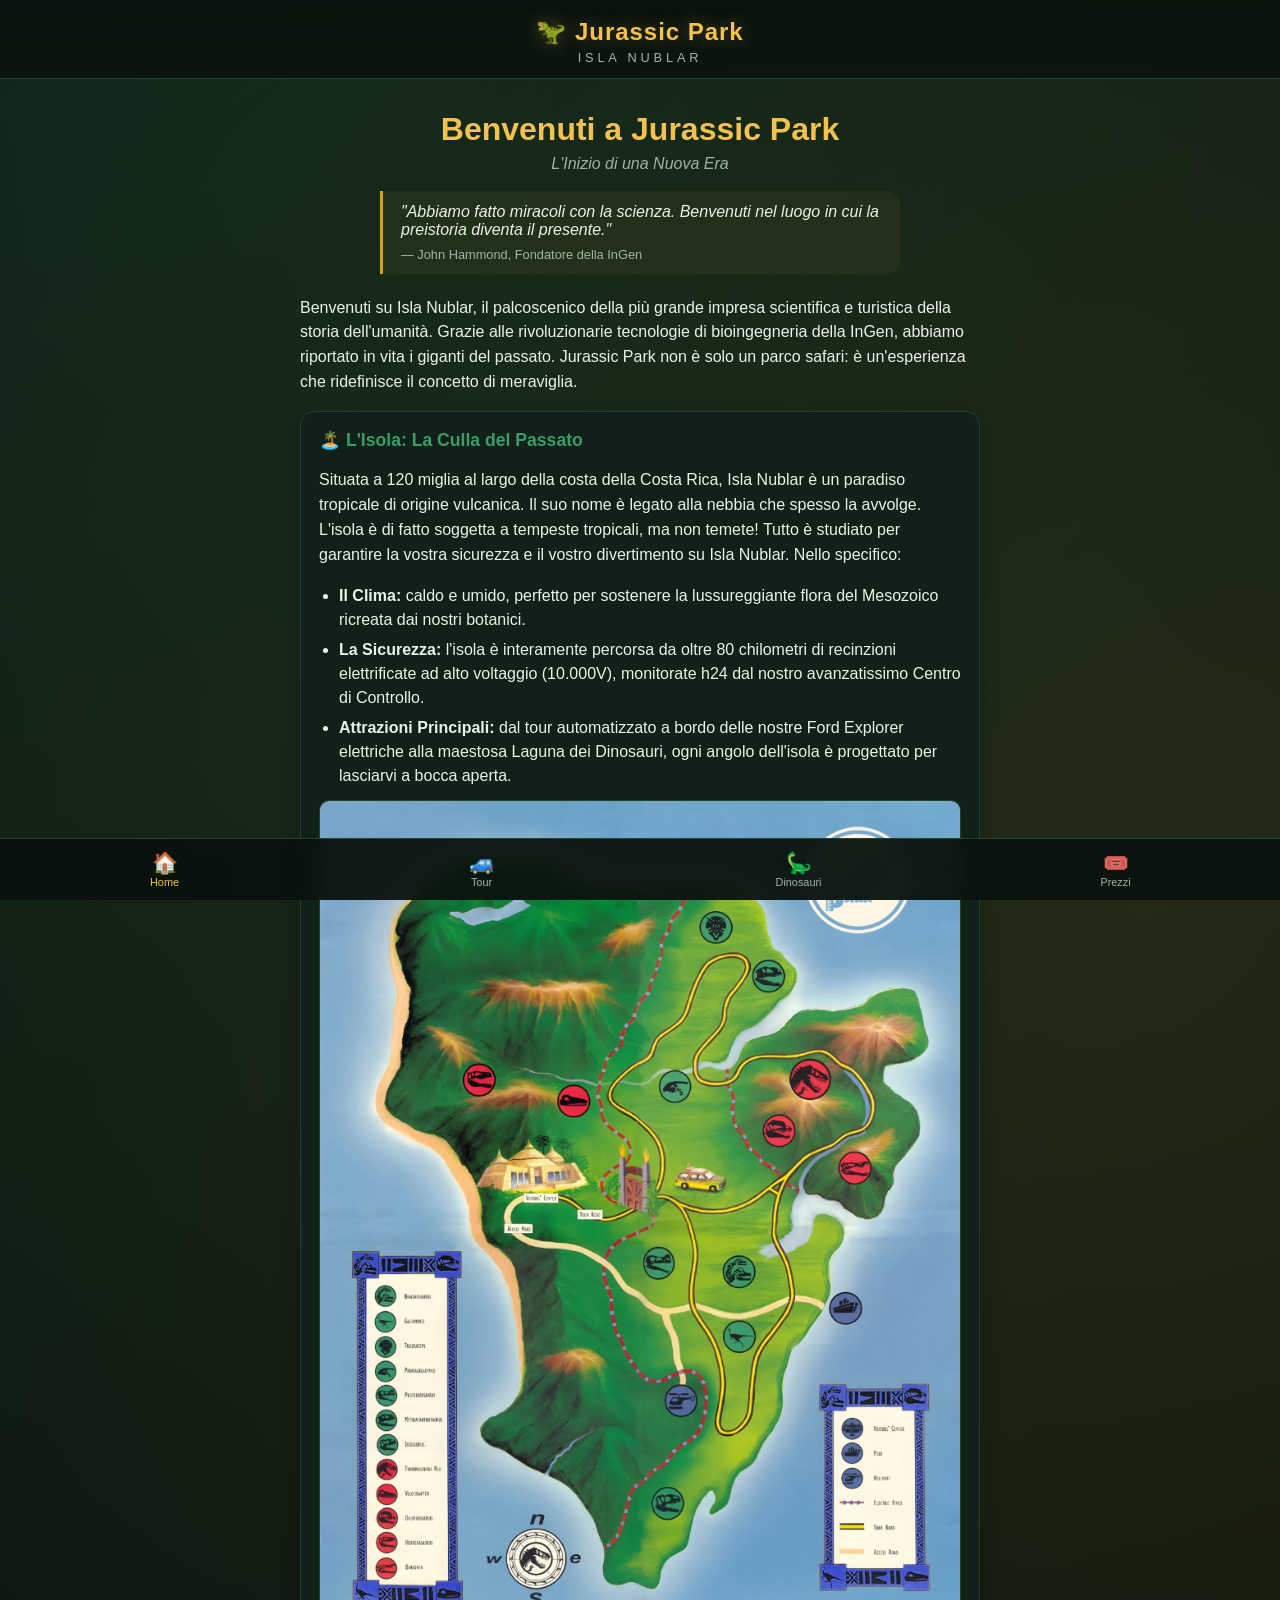
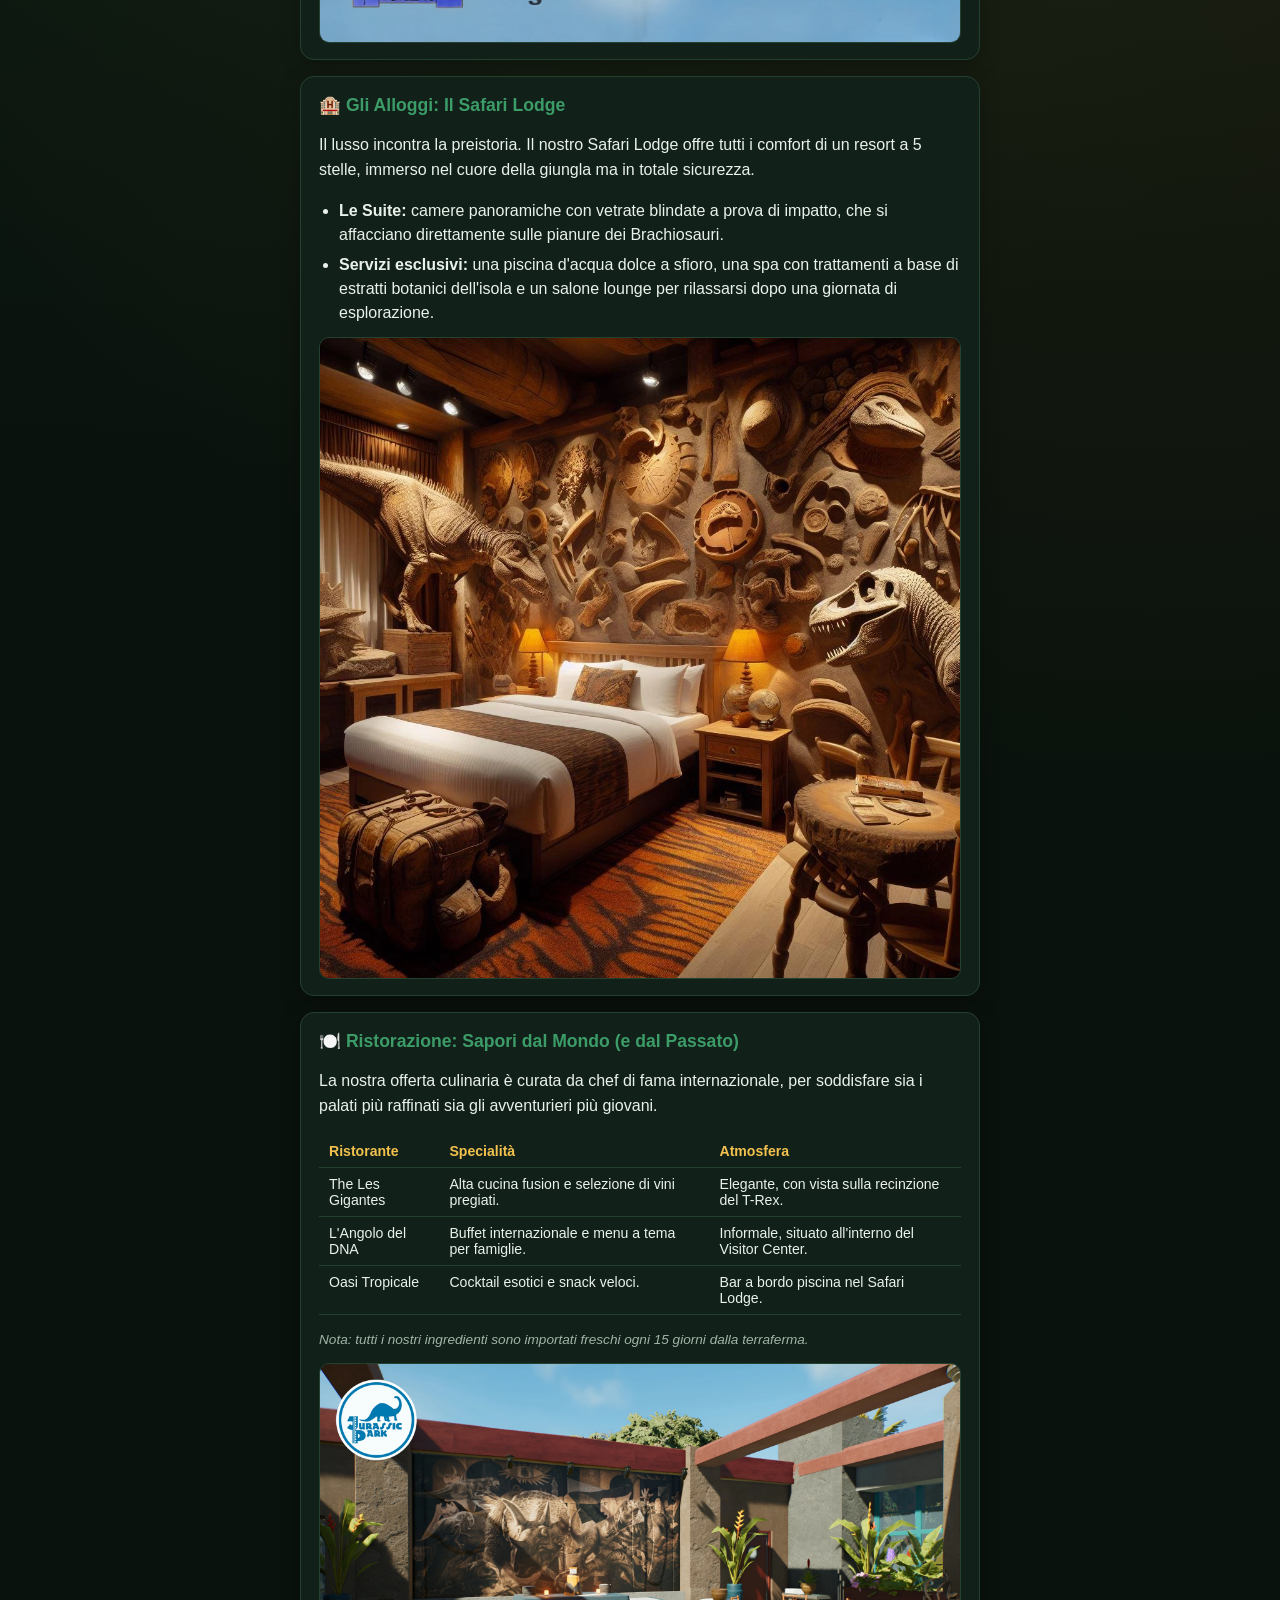
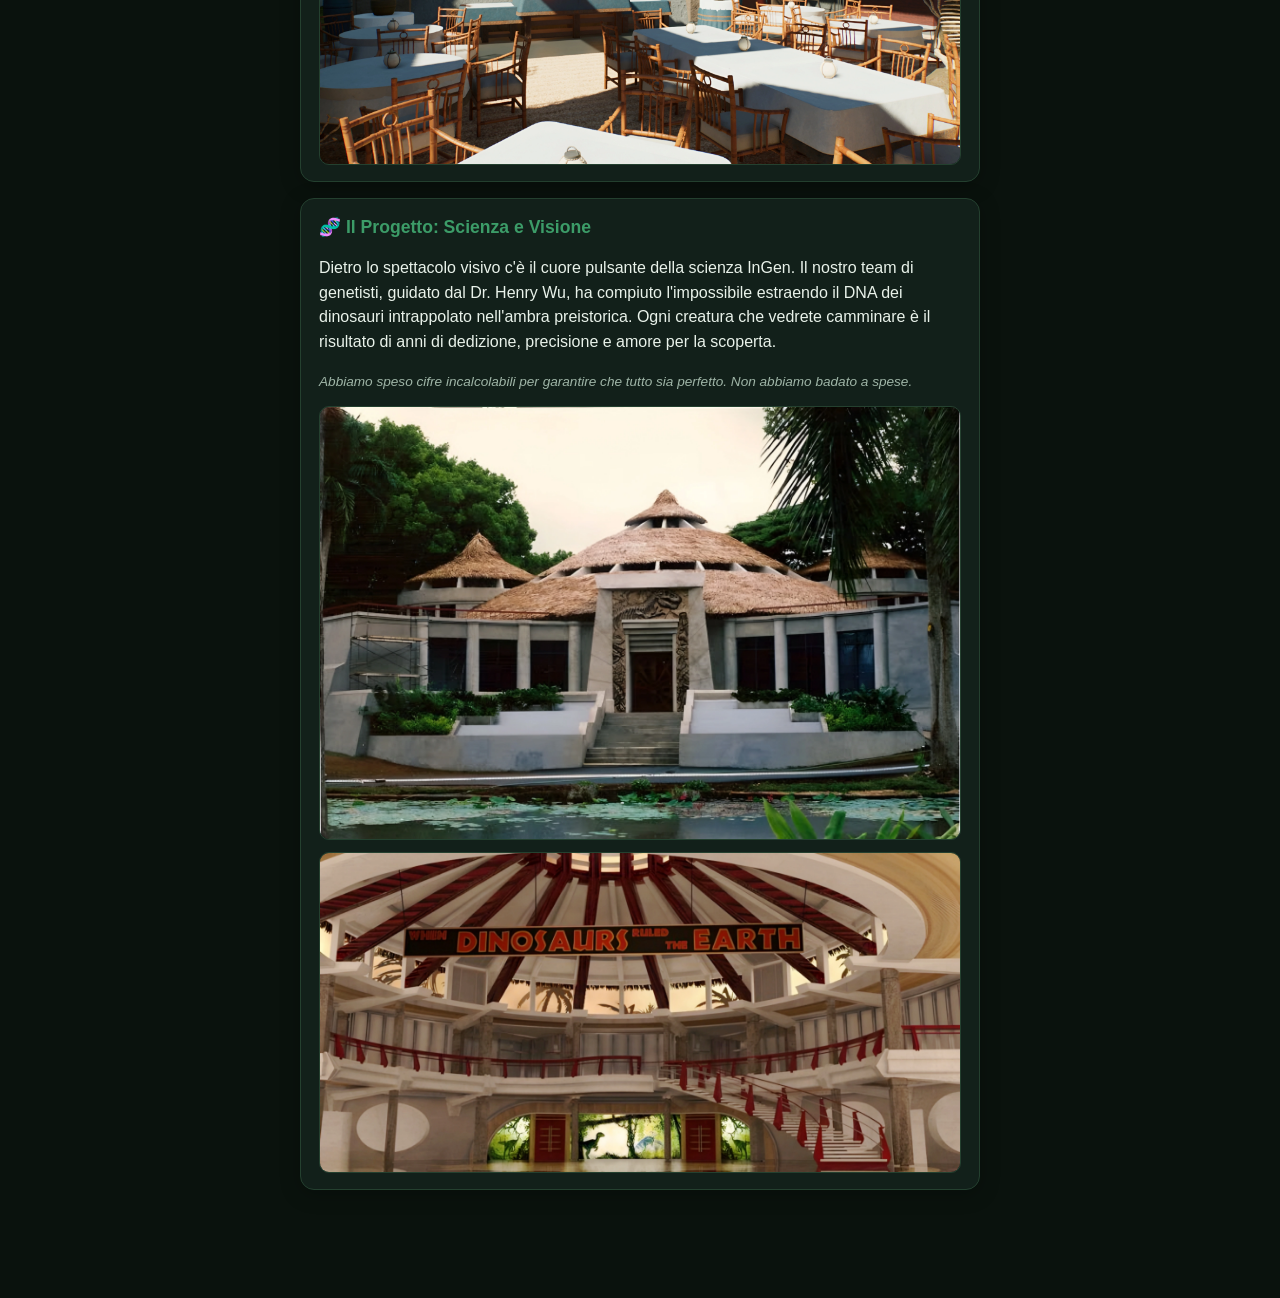
==== commit 520f26bd: "fix: changed image" ====
--- a/index.html
+++ b/index.html
@@ -77,7 +77,7 @@
           </tbody>
         </table>
       </div>
-      <p class="note">Nota: tutti i nostri ingredienti sono importati freschi ogni giorno dalla terraferma.</p>
+      <p class="note">Nota: tutti i nostri ingredienti sono importati freschi ogni 15 giorni dalla terraferma.</p>
       <img src="assets/RISTORANTE.webp" alt="Ristorante del parco" loading="lazy">
     </article>
 
@@ -110,6 +110,7 @@
         <li><strong>Incontri Principali:</strong> il branco di Dilofosauri nella foresta primaria, le maestose pianure del Triceratopo, il paddock principale del leggendario Tyrannosaurus Rex.</li>
       </ul>
       <p class="note">⚠️ Nota di Sicurezza: le vetture sono dotate di vetri in plexiglass rinforzato. Si prega di rimanere sempre all'interno del veicolo e di non spegnere le luci di cortesia.</p>
+      <img src="assets/JEEP.webp" alt="Main Tour Jeep" loading="lazy">
     </article>
 
     <article class="card">
